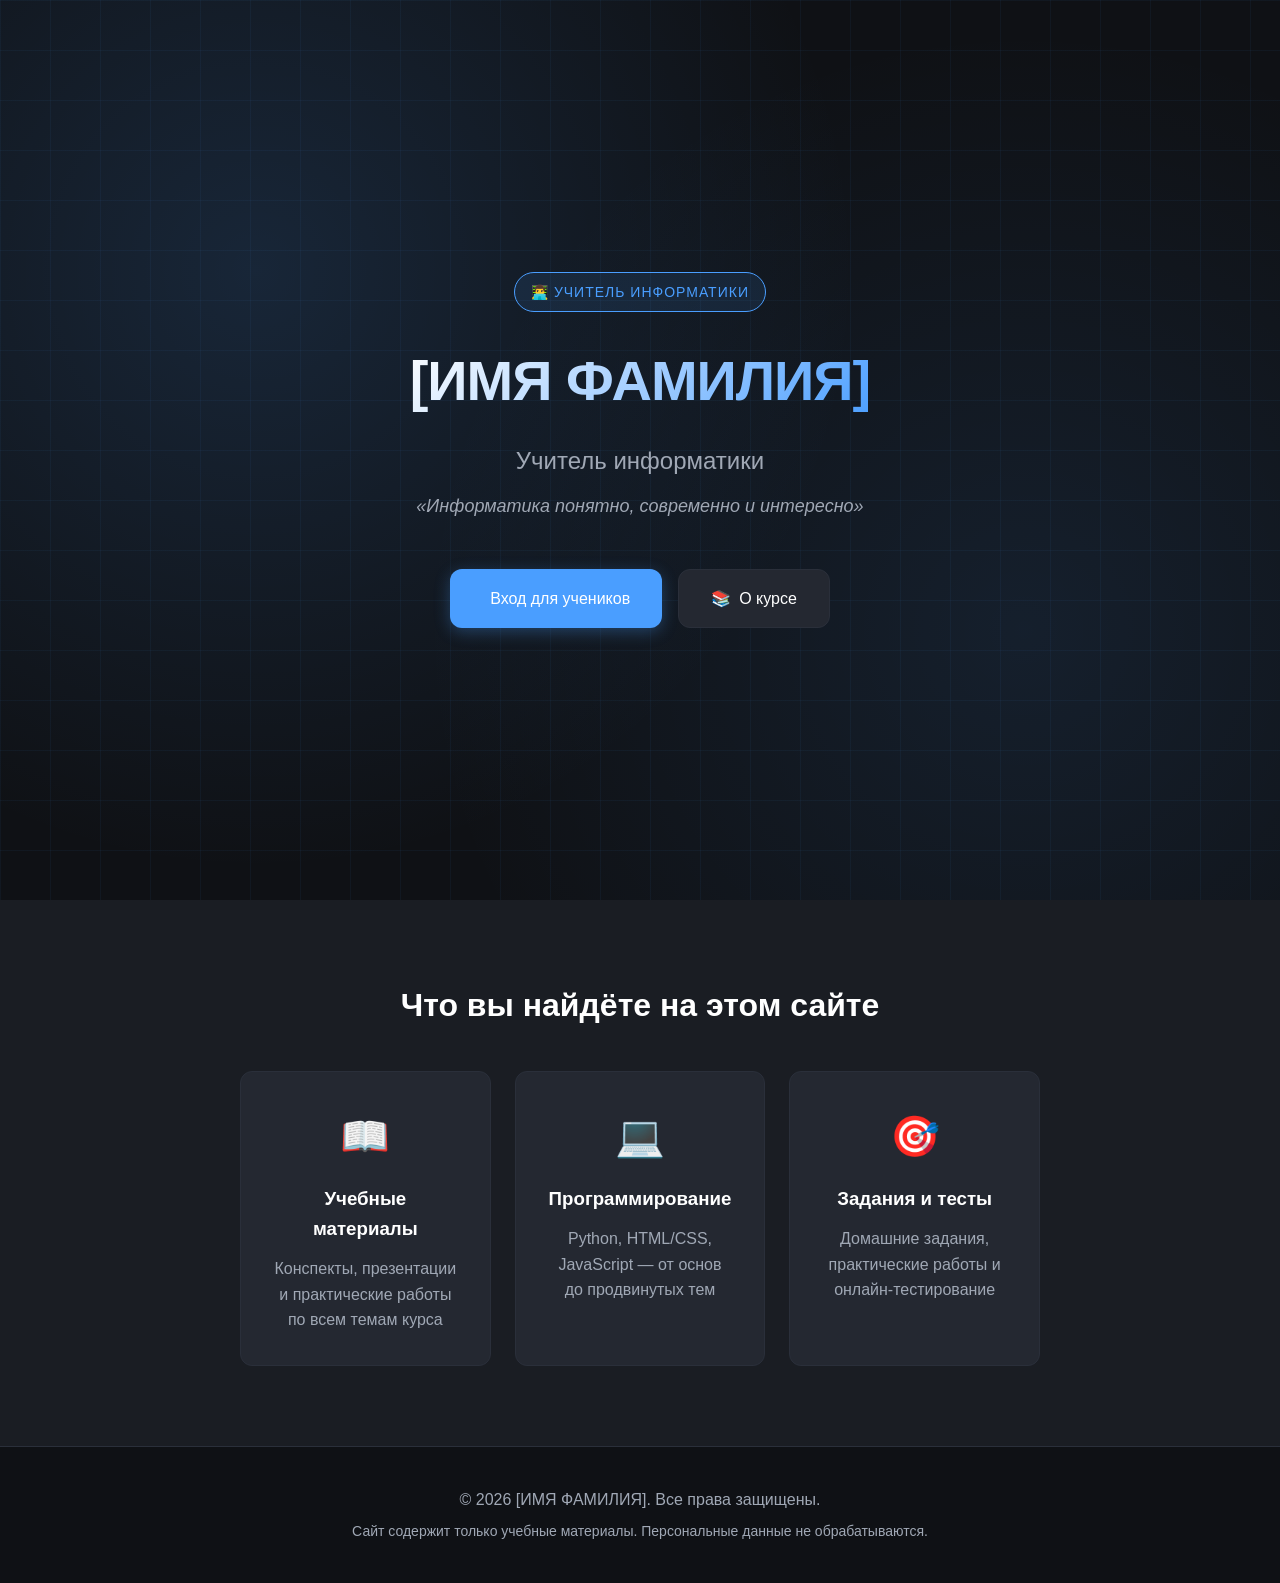
==== index.html @ ed0e9450 "Add files via upload" ====
<!DOCTYPE html>
<html lang="ru">
<head>
    <meta charset="UTF-8">
    <meta name="viewport" content="width=device-width, initial-scale=1.0">
    <title>Учитель информатики</title>
    <link rel="stylesheet" href="css/style.css">
</head>
<body>
    <section class="hero">
        <div class="hero-content">
            <div class="hero-badge">👨‍💻 УЧИТЕЛЬ ИНФОРМАТИКИ</div>
            <h1 class="hero-title">[ИМЯ ФАМИЛИЯ]</h1>
            <p class="hero-subtitle">Учитель информатики</p>
            <p class="hero-tagline">«Информатика понятно, современно и интересно»</p>
            
            <div class="hero-buttons">
                <a href="login.html" class="btn btn-primary">
                    <span></span> Вход для учеников
                </a>
                <a href="#about" class="btn btn-secondary">
                    <span>📚</span> О курсе
                </a>
            </div>
        </div>
    </section>

    <section id="about" style="padding: 80px 20px; background: var(--bg-secondary);">
        <div class="container" style="max-width: 800px; margin: 0 auto; text-align: center;">
            <h2 style="font-size: 32px; margin-bottom: 24px;">Что вы найдёте на этом сайте</h2>
            <div style="display: grid; grid-template-columns: repeat(auto-fit, minmax(250px, 1fr)); gap: 24px; margin-top: 40px;">
                <div style="background: var(--bg-card); padding: 32px; border-radius: var(--radius); border: 1px solid var(--border);">
                    <div style="font-size: 40px; margin-bottom: 16px;">📖</div>
                    <h3 style="margin-bottom: 12px;">Учебные материалы</h3>
                    <p style="color: var(--text-secondary);">Конспекты, презентации и практические работы по всем темам курса</p>
                </div>
                <div style="background: var(--bg-card); padding: 32px; border-radius: var(--radius); border: 1px solid var(--border);">
                    <div style="font-size: 40px; margin-bottom: 16px;">💻</div>
                    <h3 style="margin-bottom: 12px;">Программирование</h3>
                    <p style="color: var(--text-secondary);">Python, HTML/CSS, JavaScript — от основ до продвинутых тем</p>
                </div>
                <div style="background: var(--bg-card); padding: 32px; border-radius: var(--radius); border: 1px solid var(--border);">
                    <div style="font-size: 40px; margin-bottom: 16px;">🎯</div>
                    <h3 style="margin-bottom: 12px;">Задания и тесты</h3>
                    <p style="color: var(--text-secondary);">Домашние задания, практические работы и онлайн-тестирование</p>
                </div>
            </div>
        </div>
    </section>

    <footer style="padding: 40px 20px; text-align: center; color: var(--text-secondary); border-top: 1px solid var(--border);">
        <p>© 2026 [ИМЯ ФАМИЛИЯ]. Все права защищены.</p>
        <p style="margin-top: 8px; font-size: 14px;">Сайт содержит только учебные материалы. Персональные данные не обрабатываются.</p>
    </footer>
</body>
</html>
---- css/style.css ----
:root {
    --bg-primary: #0f1115;
    --bg-secondary: #1a1d23;
    --bg-card: #242831;
    --accent: #4a9eff;
    --accent-hover: #3a8eef;
    --accent-glow: rgba(74, 158, 255, 0.3);
    --text-primary: #ffffff;
    --text-secondary: #a0a8b5;
    --error: #ff5a5a;
    --success: #4aff8b;
    --border: #2a2f3a;
    --radius: 12px;
    --shadow: 0 8px 24px rgba(0, 0, 0, 0.4);
}

* { margin: 0; padding: 0; box-sizing: border-box; }

body {
    font-family: -apple-system, BlinkMacSystemFont, 'Segoe UI', Roboto, 'Helvetica Neue', sans-serif;
    background: var(--bg-primary);
    color: var(--text-primary);
    line-height: 1.6;
    min-height: 100vh;
    overflow-x: hidden;
}

/* ============================================
   ГЛАВНАЯ СТРАНИЦА
   ============================================ */
.hero {
    min-height: 100vh;
    display: flex;
    flex-direction: column;
    align-items: center;
    justify-content: center;
    padding: 40px 20px;
    position: relative;
    overflow: hidden;
    background: 
        radial-gradient(circle at 20% 30%, rgba(74, 158, 255, 0.15) 0%, transparent 50%),
        radial-gradient(circle at 80% 70%, rgba(74, 158, 255, 0.1) 0%, transparent 50%),
        var(--bg-primary);
}

/* Анимированная сетка на фоне */
.hero::before {
    content: '';
    position: absolute;
    top: 0;
    left: 0;
    right: 0;
    bottom: 0;
    background-image: 
        linear-gradient(rgba(74, 158, 255, 0.05) 1px, transparent 1px),
        linear-gradient(90deg, rgba(74, 158, 255, 0.05) 1px, transparent 1px);
    background-size: 50px 50px;
    animation: gridMove 20s linear infinite;
    z-index: 0;
}

@keyframes gridMove {
    0% { transform: translate(0, 0); }
    100% { transform: translate(50px, 50px); }
}

.hero-content {
    position: relative;
    z-index: 1;
    text-align: center;
    max-width: 800px;
}

.hero-badge {
    display: inline-block;
    background: rgba(74, 158, 255, 0.1);
    border: 1px solid var(--accent);
    color: var(--accent);
    padding: 8px 16px;
    border-radius: 20px;
    font-size: 14px;
    font-weight: 500;
    margin-bottom: 24px;
    letter-spacing: 1px;
}

.hero-title {
    font-size: 56px;
    font-weight: 700;
    margin-bottom: 16px;
    background: linear-gradient(135deg, #ffffff 0%, #4a9eff 100%);
    -webkit-background-clip: text;
    -webkit-text-fill-color: transparent;
    background-clip: text;
    letter-spacing: -1px;
}

.hero-subtitle {
    font-size: 24px;
    color: var(--text-secondary);
    margin-bottom: 12px;
    font-weight: 400;
}

.hero-tagline {
    font-size: 18px;
    color: var(--text-secondary);
    margin-bottom: 48px;
    font-style: italic;
}

.hero-buttons {
    display: flex;
    gap: 16px;
    justify-content: center;
    flex-wrap: wrap;
}

.btn {
    padding: 16px 32px;
    border-radius: var(--radius);
    font-size: 16px;
    font-weight: 500;
    text-decoration: none;
    transition: all 0.3s ease;
    cursor: pointer;
    border: none;
    display: inline-flex;
    align-items: center;
    gap: 8px;
}

.btn-primary {
    background: var(--accent);
    color: white;
    box-shadow: 0 4px 16px var(--accent-glow);
}

.btn-primary:hover {
    background: var(--accent-hover);
    transform: translateY(-2px);
    box-shadow: 0 6px 24px var(--accent-glow);
}

.btn-secondary {
    background: var(--bg-card);
    color: var(--text-primary);
    border: 1px solid var(--border);
}

.btn-secondary:hover {
    border-color: var(--accent);
    background: var(--bg-secondary);
    transform: translateY(-2px);
}

/* ============================================
   СТРАНИЦА ВХОДА
   ============================================ */
.login-page {
    min-height: 100vh;
    display: flex;
    flex-direction: column;
    align-items: center;
    justify-content: center;
    padding: 20px;
    background: 
        radial-gradient(circle at 20% 30%, rgba(74, 158, 255, 0.08) 0%, transparent 50%),
        radial-gradient(circle at 80% 70%, rgba(74, 158, 255, 0.05) 0%, transparent 50%),
        var(--bg-primary);
}

.login-card {
    background: var(--bg-card);
    border: 1px solid var(--border);
    border-radius: var(--radius);
    padding: 40px;
    max-width: 420px;
    width: 100%;
    box-shadow: var(--shadow);
}

.login-title { font-size: 24px; font-weight: 600; margin-bottom: 8px; text-align: center; }
.login-subtitle { color: var(--text-secondary); text-align: center; margin-bottom: 32px; font-size: 14px; }

.input-group { margin-bottom: 20px; }
.input-label { display: block; font-size: 14px; color: var(--text-secondary); margin-bottom: 8px; }

.input-field {
    width: 100%;
    background: var(--bg-secondary);
    border: 1px solid var(--border);
    color: var(--text-primary);
    padding: 12px 16px;
    border-radius: var(--radius);
    font-size: 16px;
    transition: border-color 0.2s ease;
}

.input-field:focus { outline: none; border-color: var(--accent); }

.password-wrapper { position: relative; }
.toggle-password {
    position: absolute;
    right: 12px;
    top: 50%;
    transform: translateY(-50%);
    background: none;
    border: none;
    color: var(--text-secondary);
    cursor: pointer;
    font-size: 18px;
}

.login-btn {
    width: 100%;
    background: var(--accent);
    color: white;
    border: none;
    padding: 14px;
    border-radius: var(--radius);
    font-size: 16px;
    font-weight: 500;
    cursor: pointer;
    transition: all 0.2s ease;
    margin-top: 10px;
}

.login-btn:hover { background: var(--accent-hover); }
.login-btn:disabled { opacity: 0.5; cursor: not-allowed; }

.error-message {
    background: rgba(255, 90, 90, 0.1);
    border: 1px solid var(--error);
    color: var(--error);
    padding: 12px;
    border-radius: var(--radius);
    margin-bottom: 20px;
    font-size: 14px;
    text-align: center;
    display: none;
}

.error-message.show { display: block; }

.login-footer { text-align: center; margin-top: 24px; }
.login-footer a { color: var(--text-secondary); text-decoration: none; font-size: 14px; }
.login-footer a:hover { color: var(--accent); }

/* ============================================
   СТРАНИЦА ПАРАЛЛЕЛИ (СПОЙЛЕРЫ)
   ============================================ */
.class-page {
    min-height: 100vh;
    padding: 40px 20px;
    background: var(--bg-primary);
}

.container {
    max-width: 1000px;
    margin: 0 auto;
}

.class-header {
    display: flex;
    justify-content: space-between;
    align-items: center;
    margin-bottom: 40px;
    padding-bottom: 20px;
    border-bottom: 1px solid var(--border);
}

.class-header h1 {
    font-size: 32px;
    font-weight: 600;
}

.class-badge {
    background: var(--accent);
    color: white;
    padding: 8px 16px;
    border-radius: 20px;
    font-size: 14px;
    font-weight: 500;
    margin-left: 12px;
}

.logout-btn {
    background: var(--bg-card);
    border: 1px solid var(--border);
    color: var(--text-primary);
    padding: 10px 20px;
    border-radius: var(--radius);
    cursor: pointer;
    font-size: 14px;
    transition: all 0.2s ease;
}

.logout-btn:hover {
    border-color: var(--accent);
    background: var(--bg-secondary);
}

/* Спойлеры */
.spoiler {
    background: var(--bg-card);
    border: 1px solid var(--border);
    border-radius: var(--radius);
    margin-bottom: 16px;
    overflow: hidden;
}

.spoiler-header {
    padding: 20px 24px;
    cursor: pointer;
    display: flex;
    justify-content: space-between;
    align-items: center;
    transition: background 0.2s ease;
    user-select: none;
}

.spoiler-header:hover {
    background: var(--bg-secondary);
}

.spoiler-title {
    font-size: 18px;
    font-weight: 500;
    display: flex;
    align-items: center;
    gap: 12px;
}

.spoiler-icon {
    font-size: 20px;
}

.spoiler-arrow {
    transition: transform 0.3s ease;
    color: var(--text-secondary);
}

.spoiler.open .spoiler-arrow {
    transform: rotate(180deg);
}

.spoiler-content {
    max-height: 0;
    overflow: hidden;
    transition: max-height 0.3s ease;
}

.spoiler.open .spoiler-content {
    max-height: 5000px;
}

.spoiler-body {
    padding: 24px;
    border-top: 1px solid var(--border);
}

/* Контент внутри спойлера */
.spoiler-body h3 {
    margin-bottom: 12px;
    font-size: 16px;
    color: var(--text-primary);
}

.spoiler-body p {
    margin-bottom: 16px;
    color: var(--text-secondary);
    line-height: 1.7;
}

.spoiler-body ul {
    margin-bottom: 16px;
    padding-left: 24px;
}

.spoiler-body li {
    margin-bottom: 8px;
    color: var(--text-secondary);
}

.spoiler-body a {
    color: var(--accent);
    text-decoration: none;
    transition: color 0.2s ease;
}

.spoiler-body a:hover {
    color: var(--accent-hover);
    text-decoration: underline;
}

/* Встраиваемый контент (iframe) */
.embed-container {
    position: relative;
    width: 100%;
    padding-bottom: 56.25%;
    height: 0;
    overflow: hidden;
    margin-bottom: 16px;
    border-radius: var(--radius);
    background: var(--bg-secondary);
}

.embed-container iframe {
    position: absolute;
    top: 0;
    left: 0;
    width: 100%;
    height: 100%;
    border: none;
}

/* Адаптивность */
@media (max-width: 768px) {
    .hero-title { font-size: 36px; }
    .hero-subtitle { font-size: 18px; }
    .class-header { flex-direction: column; gap: 16px; align-items: flex-start; }
    .class-header h1 { font-size: 24px; }
}

@media (max-width: 480px) {
    .hero-title { font-size: 28px; }
    .login-card { padding: 28px 20px; }
    .hero-buttons { flex-direction: column; width: 100%; }
    .btn { width: 100%; justify-content: center; }
}
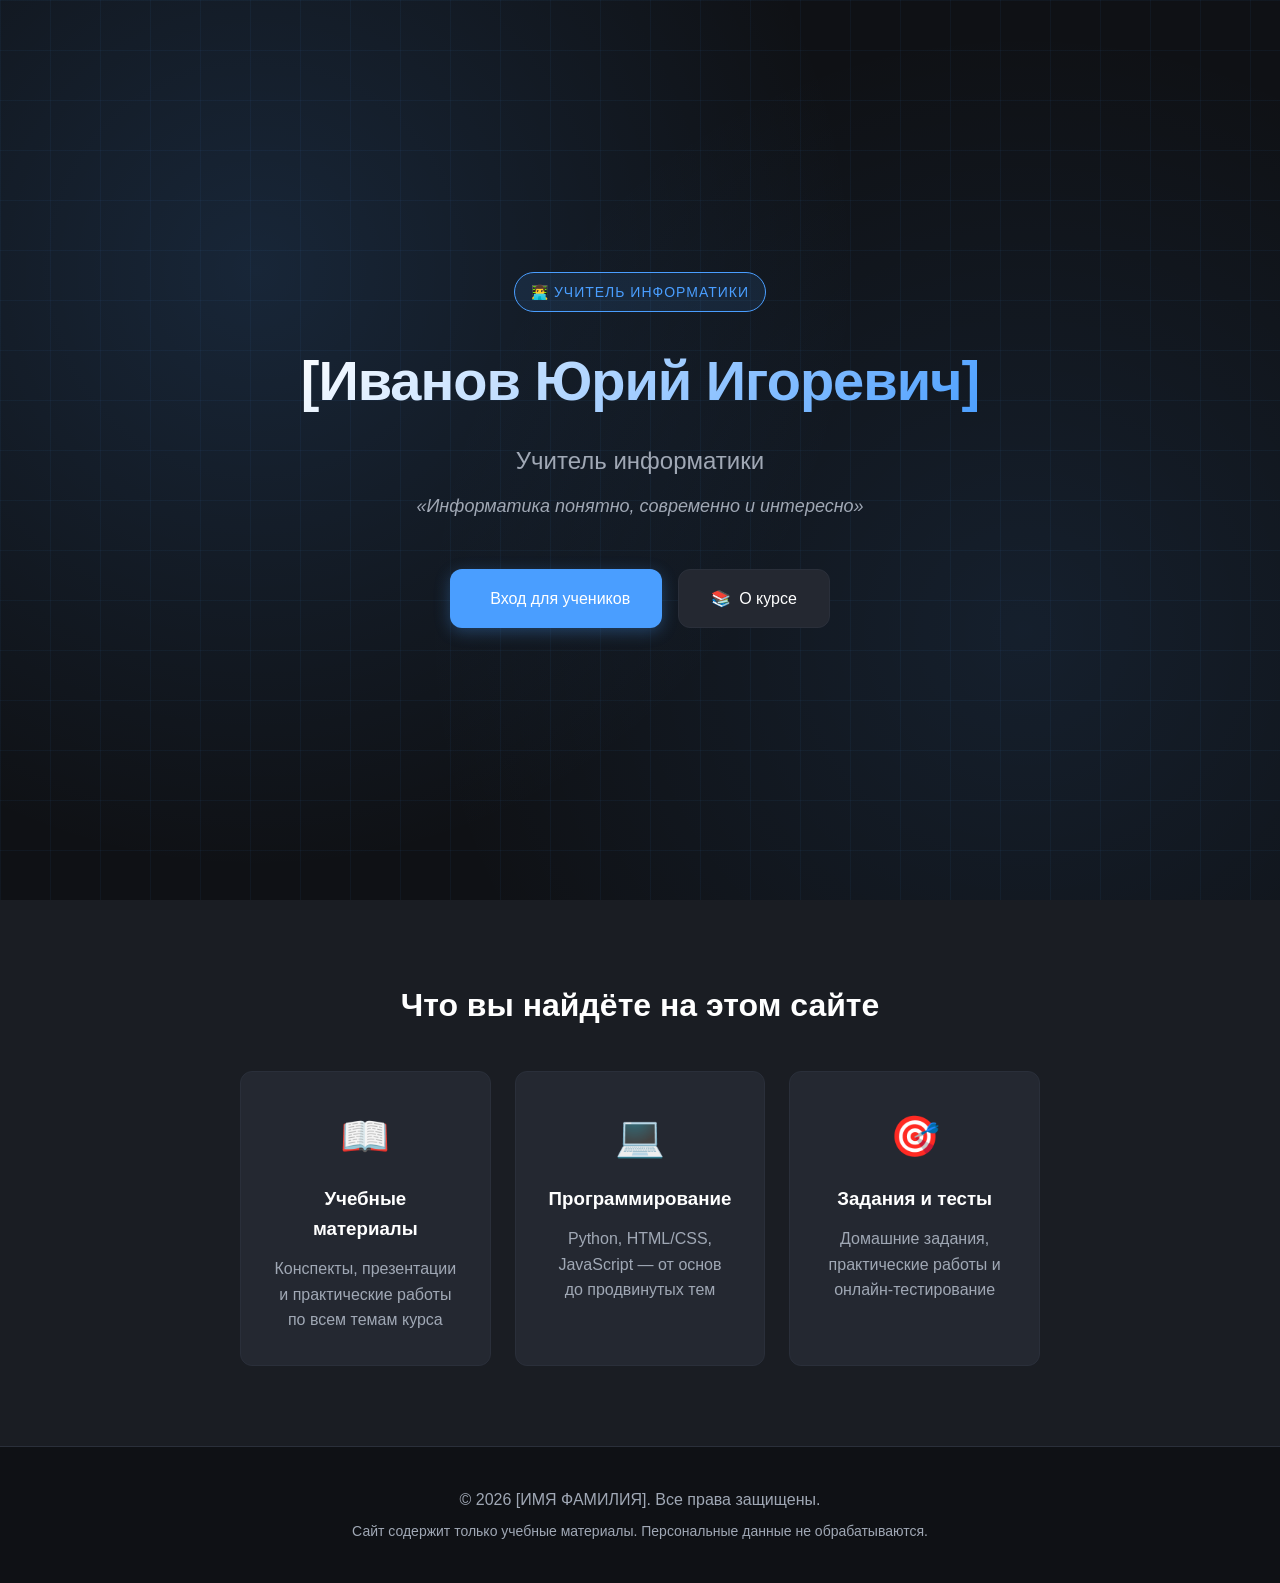
==== commit 98b996ae: "Update index.html" ====
--- a/index.html
+++ b/index.html
@@ -10,7 +10,7 @@
     <section class="hero">
         <div class="hero-content">
             <div class="hero-badge">👨‍💻 УЧИТЕЛЬ ИНФОРМАТИКИ</div>
-            <h1 class="hero-title">[ИМЯ ФАМИЛИЯ]</h1>
+            <h1 class="hero-title">[Иванов Юрий Игоревич]</h1>
             <p class="hero-subtitle">Учитель информатики</p>
             <p class="hero-tagline">«Информатика понятно, современно и интересно»</p>
             
@@ -53,4 +53,4 @@
         <p style="margin-top: 8px; font-size: 14px;">Сайт содержит только учебные материалы. Персональные данные не обрабатываются.</p>
     </footer>
 </body>
-</html>+</html>
--- a/css/style.css
+++ b/css/style.css
@@ -155,6 +155,79 @@
 }
 
 /* ============================================
+   ГАЛЕРЕЯ ИЗОБРАЖЕНИЙ
+   ============================================ */
+.images-gallery {
+    display: flex;
+    flex-direction: column;
+    gap: 20px;
+}
+
+.image-item {
+    background: var(--bg-secondary);
+    border-radius: var(--radius);
+    overflow: hidden;
+    border: 1px solid var(--border);
+}
+
+.image-item img {
+    width: 100%;
+    height: auto;
+    display: block;
+    cursor: pointer;
+    transition: transform 0.3s ease;
+}
+
+.image-item img:hover {
+    transform: scale(1.02);
+}
+
+.image-caption {
+    padding: 12px 16px;
+    color: var(--text-secondary);
+    font-size: 14px;
+    text-align: center;
+    margin: 0;
+    background: var(--bg-card);
+    border-top: 1px solid var(--border);
+}
+
+/* Модальное окно для просмотра изображений */
+.image-modal {
+    position: fixed;
+    top: 0;
+    left: 0;
+    right: 0;
+    bottom: 0;
+    background: rgba(0, 0, 0, 0.95);
+    display: flex;
+    align-items: center;
+    justify-content: center;
+    z-index: 10000;
+    cursor: pointer;
+    padding: 20px;
+}
+
+.image-modal img {
+    max-width: 100%;
+    max-height: 90vh;
+    object-fit: contain;
+    border-radius: var(--radius);
+    box-shadow: 0 8px 32px rgba(0, 0, 0, 0.5);
+}
+
+/* ============================================
+   АДАПТИВНОСТЬ ДЛЯ ИЗОБРАЖЕНИЙ
+   ============================================ */
+@media (max-width: 480px) {
+    .image-caption {
+        font-size: 12px;
+        padding: 8px 12px;
+    }
+}
+
+
+/* ============================================
    СТРАНИЦА ВХОДА
    ============================================ */
 .login-page {
